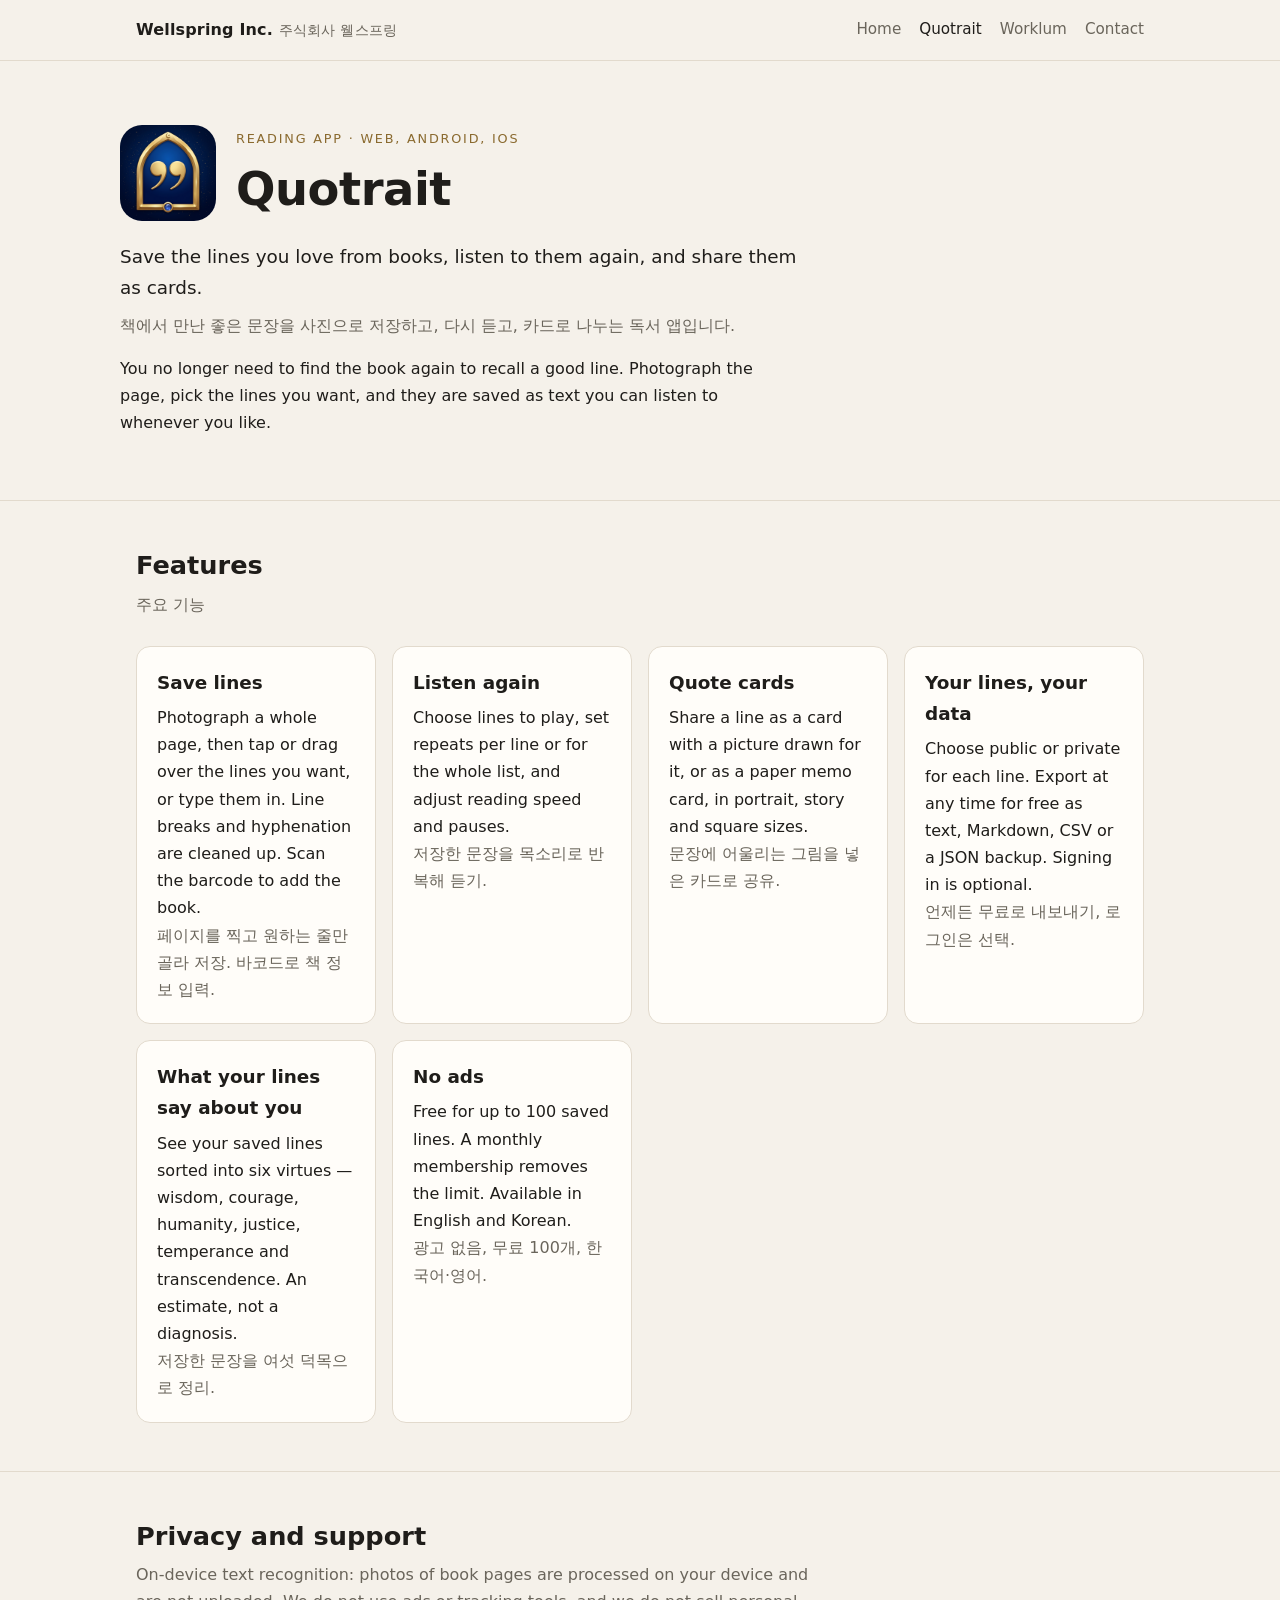
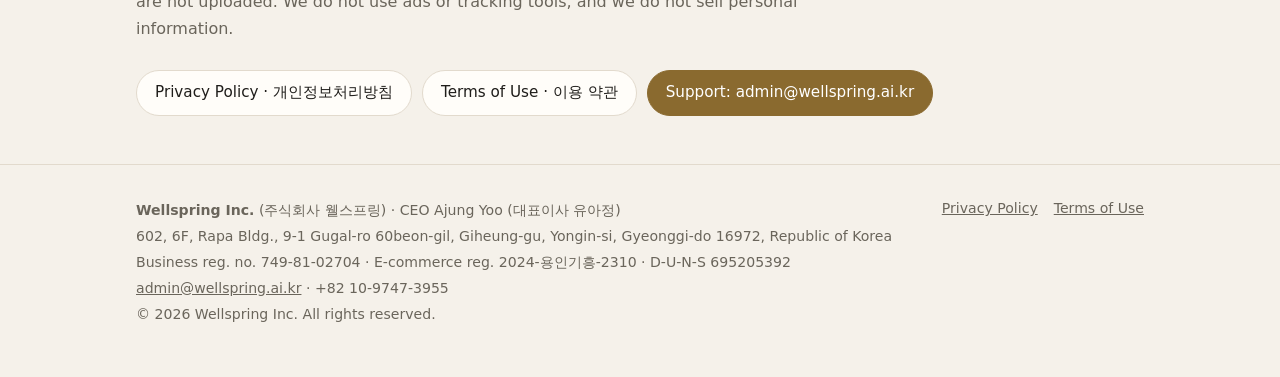
==== quotrait/index.html @ bfbcff40 "회사 사이트 확장: Quotrait·워크룸·문의 페이지와 사진 추가 (Apple 「최소한의 콘텐츠」 철회 대응) Co-Authored-By: Claude Opus 5.5 <nore" ====
<!doctype html>
<html lang="en">
<head>
<meta charset="utf-8">
<meta name="viewport" content="width=device-width, initial-scale=1">
<title>Quotrait — Save, replay and share lines from books</title>
<meta name="description" content="Quotrait is a reading app by Wellspring Inc. Photograph a page to save the lines you love, listen to them again, and share them as cards.">
<link rel="icon" href="/favicon.png" type="image/png">
<link rel="stylesheet" href="/style.css">
</head>
<body>
<header class="top"><div class="wrap">
  <a class="brand" href="/">Wellspring Inc.<span>주식회사 웰스프링</span></a>
  <nav class="nav" aria-label="Main"><a href="/">Home</a><a href="/quotrait/" aria-current="page">Quotrait</a><a href="/worklum.html">Worklum</a><a href="/contact.html">Contact</a></nav>
</div></header>
<main>
<div class="wrap hero">
  <div class="app-head">
    <img src="/img/quotrait-icon-256.png" alt="Quotrait app icon" width="96" height="96">
    <div>
      <p class="eyebrow">Reading app · Web, Android, iOS</p>
      <h1 style="margin:0">Quotrait</h1>
    </div>
  </div>
  <p class="lead" style="margin-top:20px">Save the lines you love from books, listen to them again, and share them as cards.</p>
  <p class="lead ko">책에서 만난 좋은 문장을 사진으로 저장하고, 다시 듣고, 카드로 나누는 독서 앱입니다.</p>
  <p style="max-width:680px">You no longer need to find the book again to recall a good line. Photograph the page, pick the lines you want, and they are saved as text you can listen to whenever you like.</p>
</div>

<section><div class="wrap">
  <h2>Features</h2>
  <p class="sub">주요 기능</p>
  <div class="feature-grid">
    <div class="feature"><h3>Save lines</h3><p>Photograph a whole page, then tap or drag over the lines you want, or type them in. Line breaks and hyphenation are cleaned up. Scan the barcode to add the book.</p><p class="ko">페이지를 찍고 원하는 줄만 골라 저장. 바코드로 책 정보 입력.</p></div>
    <div class="feature"><h3>Listen again</h3><p>Choose lines to play, set repeats per line or for the whole list, and adjust reading speed and pauses.</p><p class="ko">저장한 문장을 목소리로 반복해 듣기.</p></div>
    <div class="feature"><h3>Quote cards</h3><p>Share a line as a card with a picture drawn for it, or as a paper memo card, in portrait, story and square sizes.</p><p class="ko">문장에 어울리는 그림을 넣은 카드로 공유.</p></div>
    <div class="feature"><h3>Your lines, your data</h3><p>Choose public or private for each line. Export at any time for free as text, Markdown, CSV or a JSON backup. Signing in is optional.</p><p class="ko">언제든 무료로 내보내기, 로그인은 선택.</p></div>
    <div class="feature"><h3>What your lines say about you</h3><p>See your saved lines sorted into six virtues — wisdom, courage, humanity, justice, temperance and transcendence. An estimate, not a diagnosis.</p><p class="ko">저장한 문장을 여섯 덕목으로 정리.</p></div>
    <div class="feature"><h3>No ads</h3><p>Free for up to 100 saved lines. A monthly membership removes the limit. Available in English and Korean.</p><p class="ko">광고 없음, 무료 100개, 한국어·영어.</p></div>
  </div>
</div></section>

<section><div class="wrap">
  <h2>Privacy and support</h2>
  <p class="sub">On-device text recognition: photos of book pages are processed on your device and are not uploaded. We do not use ads or tracking tools, and we do not sell personal information.</p>
  <div class="btns">
    <a class="btn" href="/quotrait/privacy.html">Privacy Policy · 개인정보처리방침</a>
    <a class="btn" href="/quotrait/terms.html">Terms of Use · 이용 약관</a>
    <a class="btn primary" href="mailto:admin@wellspring.ai.kr?subject=Quotrait%20support">Support: admin@wellspring.ai.kr</a>
  </div>
</div></section>
</main>
<footer><div class="wrap cols">
  <div>
    <p><strong>Wellspring Inc.</strong> (주식회사 웰스프링) · CEO Ajung Yoo (대표이사 유아정)</p>
    <p>602, 6F, Rapa Bldg., 9-1 Gugal-ro 60beon-gil, Giheung-gu, Yongin-si, Gyeonggi-do 16972, Republic of Korea</p>
    <p>Business reg. no. 749-81-02704 · E-commerce reg. 2024-용인기흥-2310 · D-U-N-S 695205392</p>
    <p><a href="mailto:admin@wellspring.ai.kr">admin@wellspring.ai.kr</a> · +82 10-9747-3955</p>
    <p>© 2026 Wellspring Inc. All rights reserved.</p>
  </div>
  <nav aria-label="Legal"><a href="/quotrait/privacy.html">Privacy Policy</a><a href="/quotrait/terms.html">Terms of Use</a></nav>
</div></footer>
</body>
</html>
---- style.css ----
:root { color-scheme: light dark; --bg: #F5F1EA; --card: #FFFDF9; --ink: #1F1D1A; --muted: #6A655B; --rule: #E2DACD; --accent: #8A6A2F; --accent-ink: #FFFFFF; }
@media (prefers-color-scheme: dark) { :root { --bg: #151315; --card: #1D1A1D; --ink: #ECE7DD; --muted: #A09A90; --rule: #2E2B2F; --accent: #D2B074; --accent-ink: #1A1712; } }
* { box-sizing: border-box; }
html { -webkit-text-size-adjust: 100%; }
body { margin: 0; background: var(--bg); color: var(--ink); font: 16px/1.7 system-ui, -apple-system, "Segoe UI", "Noto Sans KR", sans-serif; }
img { max-width: 100%; display: block; }
a { color: inherit; }
.wrap { max-width: 1040px; margin: 0 auto; padding: 0 16px; }

/* 상단 */
.top { border-bottom: 1px solid var(--rule); background: var(--bg); position: sticky; top: 0; z-index: 5; }
.top .wrap { display: flex; align-items: center; justify-content: space-between; gap: 12px; min-height: 60px; flex-wrap: wrap; }
.brand { font-weight: 700; text-decoration: none; letter-spacing: .01em; }
.brand span { color: var(--muted); font-weight: 500; margin-left: 6px; font-size: .9rem; }
.nav { display: flex; gap: 18px; flex-wrap: wrap; font-size: .95rem; }
.nav a { text-decoration: none; color: var(--muted); padding: 4px 0; }
.nav a:hover, .nav a[aria-current] { color: var(--ink); }

/* 첫 화면 */
.hero { padding: 64px 0 48px; }
.eyebrow { font-size: .8rem; text-transform: uppercase; letter-spacing: .14em; color: var(--accent); margin: 0 0 12px; }
h1 { font-size: clamp(1.9rem, 4.4vw, 2.9rem); line-height: 1.2; margin: 0 0 16px; letter-spacing: -.01em; }
.lead { font-size: 1.15rem; max-width: 680px; margin: 0; }
.ko { color: var(--muted); }
.lead.ko { font-size: 1rem; margin-top: 8px; }
.hero-img { margin-top: 36px; border-radius: 16px; overflow: hidden; aspect-ratio: 16 / 7; }
.hero-img img { width: 100%; height: 100%; object-fit: cover; }

section { padding: 48px 0; border-top: 1px solid var(--rule); }
h2 { font-size: 1.6rem; margin: 0 0 8px; line-height: 1.3; }
h3 { font-size: 1.15rem; margin: 0 0 6px; }
.sub { color: var(--muted); margin: 0 0 28px; max-width: 680px; }

/* 카드 */
.grid { display: grid; gap: 20px; grid-template-columns: repeat(auto-fit, minmax(280px, 1fr)); }
.card { background: var(--card); border: 1px solid var(--rule); border-radius: 16px; overflow: hidden; display: flex; flex-direction: column; }
.card .pic { aspect-ratio: 16 / 10; overflow: hidden; background: var(--rule); }
.card .pic img { width: 100%; height: 100%; object-fit: cover; }
.card .pic.icon { display: grid; place-items: center; background: linear-gradient(135deg, #2A2119, #4A3923); }
.card .pic.icon img { width: 120px; height: 120px; border-radius: 26px; box-shadow: 0 8px 24px rgba(0,0,0,.35); }
.card .body { padding: 20px 22px 24px; display: flex; flex-direction: column; gap: 6px; flex: 1; }
.card p { margin: 0; }
.more { margin-top: auto; padding-top: 12px; font-weight: 600; text-decoration: none; color: var(--accent); }

ul.list { margin: 8px 0 0; padding-left: 20px; }
ul.list li { margin: 4px 0; }

.btns { display: flex; flex-wrap: wrap; gap: 10px; margin-top: 20px; }
.btn { display: inline-block; text-decoration: none; border: 1px solid var(--rule); border-radius: 999px; padding: 9px 18px; font-size: .95rem; background: var(--card); }
.btn.primary { background: var(--accent); color: var(--accent-ink); border-color: var(--accent); }

/* 사실 표 */
dl.facts { display: grid; grid-template-columns: max-content 1fr; gap: 10px 24px; margin: 0; }
dl.facts dt { color: var(--muted); }
dl.facts dd { margin: 0; overflow-wrap: anywhere; }

/* 사진 모음 */
.gallery { display: grid; gap: 12px; grid-template-columns: repeat(auto-fill, minmax(220px, 1fr)); }
.gallery figure { margin: 0; border-radius: 12px; overflow: hidden; background: var(--card); border: 1px solid var(--rule); }
.gallery img { width: 100%; aspect-ratio: 4 / 3; object-fit: cover; }
.gallery figcaption { padding: 8px 12px; font-size: .88rem; color: var(--muted); }

.feature-grid { display: grid; gap: 16px; grid-template-columns: repeat(auto-fit, minmax(240px, 1fr)); }
.feature { background: var(--card); border: 1px solid var(--rule); border-radius: 14px; padding: 20px; }
.feature p { margin: 0; }

.app-head { display: flex; gap: 20px; align-items: center; flex-wrap: wrap; }
.app-head img { width: 96px; height: 96px; border-radius: 22px; }

footer { border-top: 1px solid var(--rule); padding: 32px 0 48px; color: var(--muted); font-size: .88rem; }
footer .cols { display: flex; flex-wrap: wrap; gap: 8px 28px; justify-content: space-between; }
footer p { margin: 2px 0; }
footer nav { display: flex; gap: 16px; flex-wrap: wrap; }

@media (max-width: 600px) {
  .hero { padding: 40px 0 32px; }
  .hero-img { aspect-ratio: 4 / 3; }
  dl.facts { grid-template-columns: 1fr; gap: 2px; }
  dl.facts dd { margin-bottom: 12px; }
  .nav { gap: 14px; font-size: .9rem; }
}
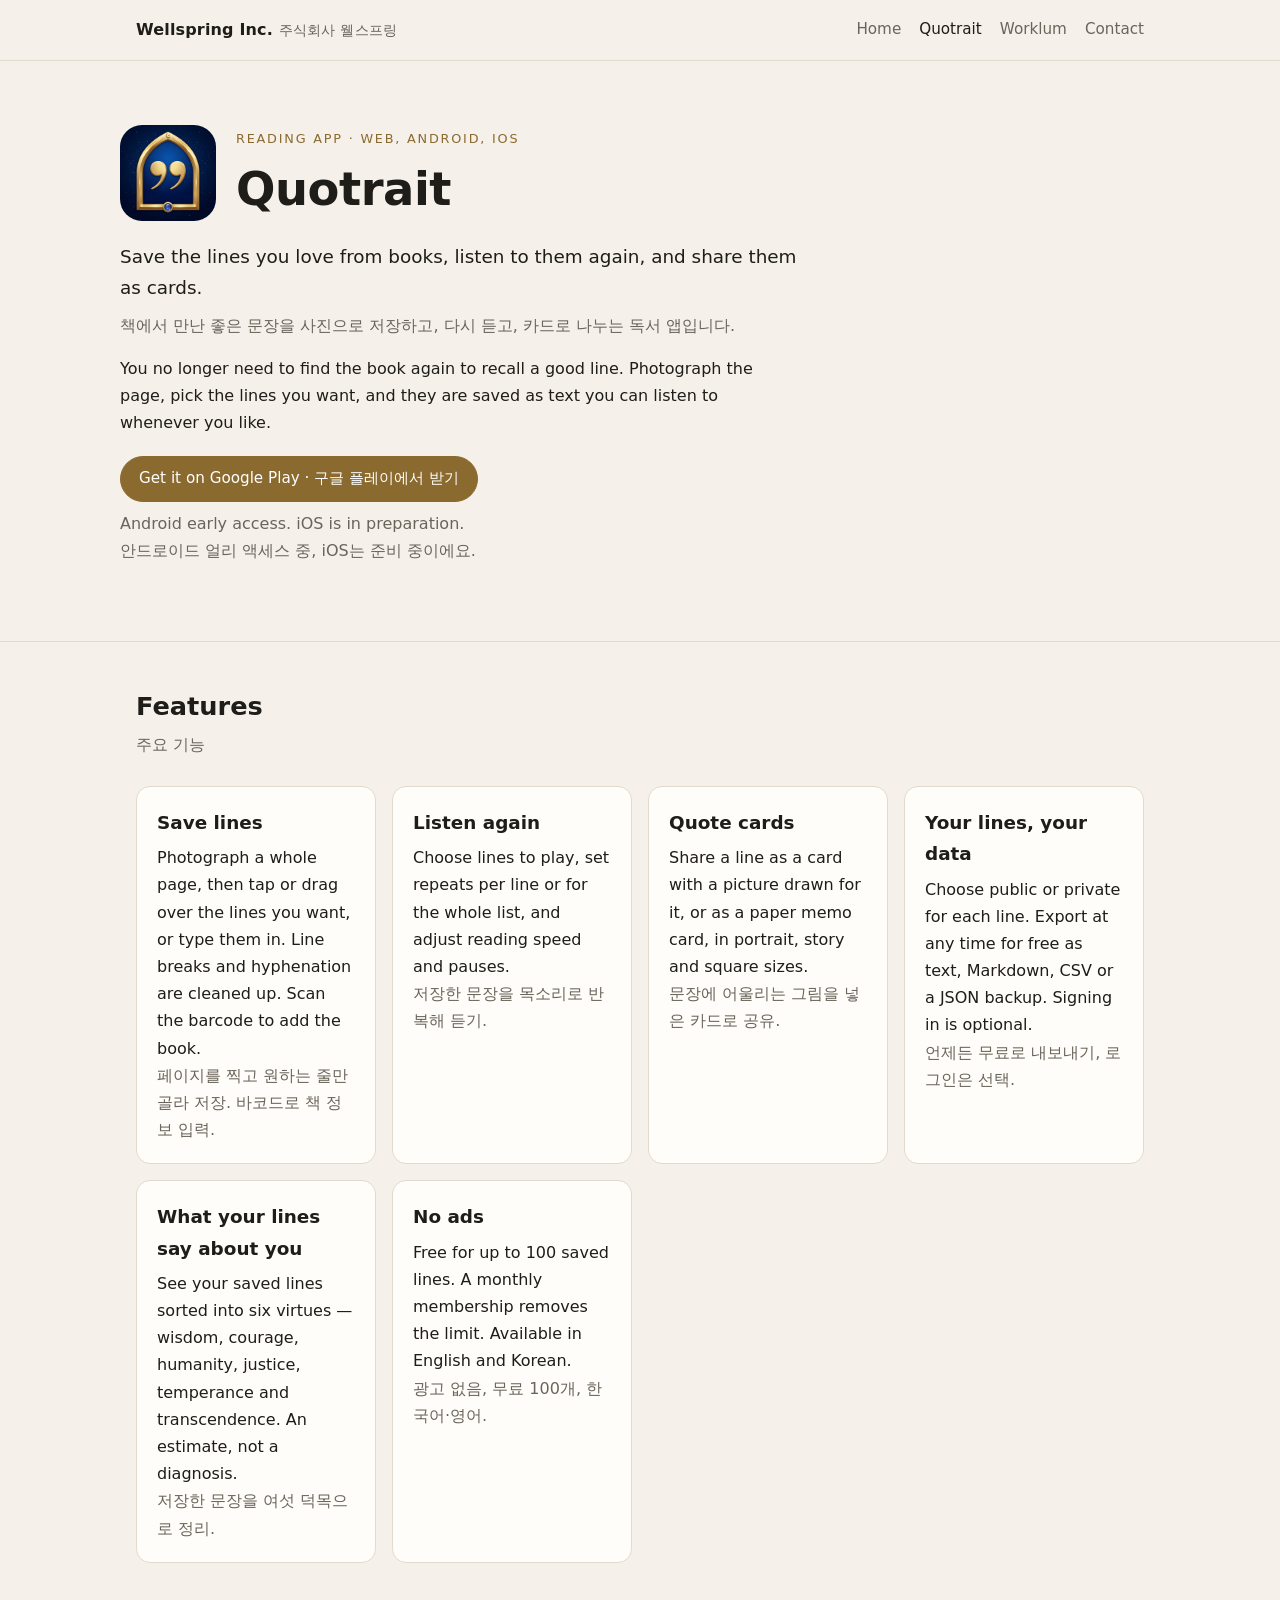
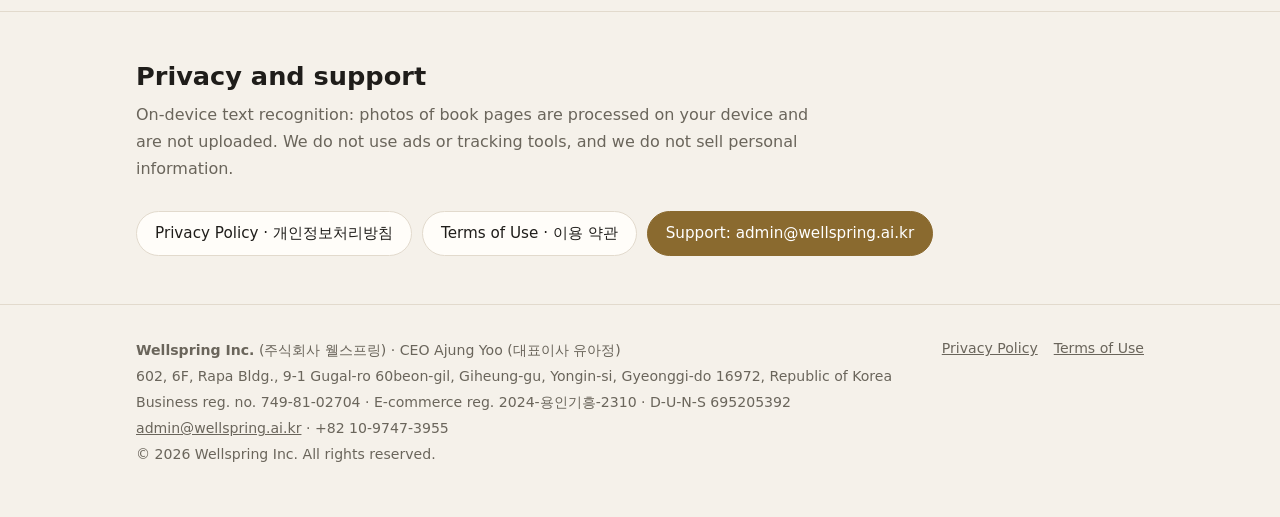
==== commit fc75449e: "Quotrait 페이지에 구글 플레이 설치 버튼과 얼리 액세스 안내 추가 Co-Authored-By: Claude Opus 5.5 <noreply@anthropic.com> Cla" ====
--- a/quotrait/index.html
+++ b/quotrait/index.html
@@ -25,6 +25,10 @@
   <p class="lead" style="margin-top:20px">Save the lines you love from books, listen to them again, and share them as cards.</p>
   <p class="lead ko">책에서 만난 좋은 문장을 사진으로 저장하고, 다시 듣고, 카드로 나누는 독서 앱입니다.</p>
   <p style="max-width:680px">You no longer need to find the book again to recall a good line. Photograph the page, pick the lines you want, and they are saved as text you can listen to whenever you like.</p>
+  <div class="btns" style="margin-top:20px">
+    <a class="btn primary" href="https://play.google.com/store/apps/details?id=app.quotrait">Get it on Google Play · 구글 플레이에서 받기</a>
+  </div>
+  <p class="sub" style="margin-top:8px">Android early access. iOS is in preparation.<br>안드로이드 얼리 액세스 중, iOS는 준비 중이에요.</p>
 </div>
 
 <section><div class="wrap">
